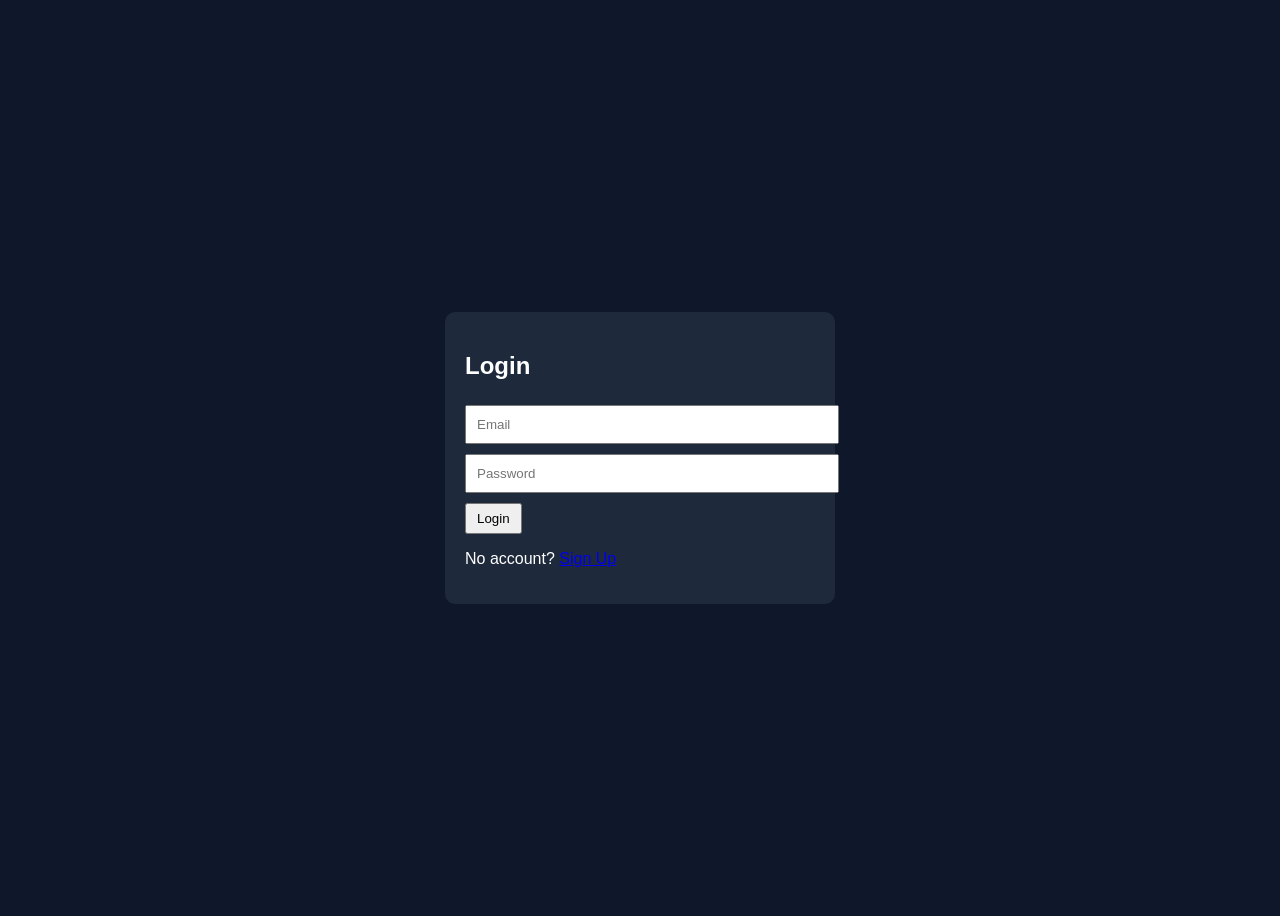
==== index.html @ 59d89b3e "smart-todo-app" ====
<!DOCTYPE html>
<html>
<head>
<title>Login</title>
<link rel="stylesheet" href="style.css">
</head>
<body>

<div class="container">
    <h2>Login</h2>

    <input id="loginEmail" placeholder="Email">
    <input id="loginPassword" type="password" placeholder="Password">

    <button onclick="login()">Login</button>

    <p>No account? <a href="signup.html">Sign Up</a></p>
</div>

<script src="script.js"></script>
</body>
</html>
---- style.css ----
body{
    font-family: Arial;
    background:#0f172a;
    display:flex;
    justify-content:center;
    align-items:center;
    height:100vh;
    color:white;
}

.container{
    background:#1e293b;
    padding:20px;
    width:350px;
    border-radius:10px;
}

input{
    width:100%;
    padding:10px;
    margin:5px 0;
}

button{
    width:100%;
    padding:10px;
    margin-top:5px;
    cursor:pointer;
}

ul{
    list-style:none;
    padding:0;
}

li{
    display:flex;
    justify-content:space-between;
    align-items:center;
    background:#334155;
    margin:5px 0;
    padding:10px;
    border-radius:5px;
    gap:10px;
}

.task-info{
    flex:1;
    display:flex;
    flex-direction:column;
}

small{
    opacity:0.7;
}

button{
    width:auto;
    padding:6px 10px;
}
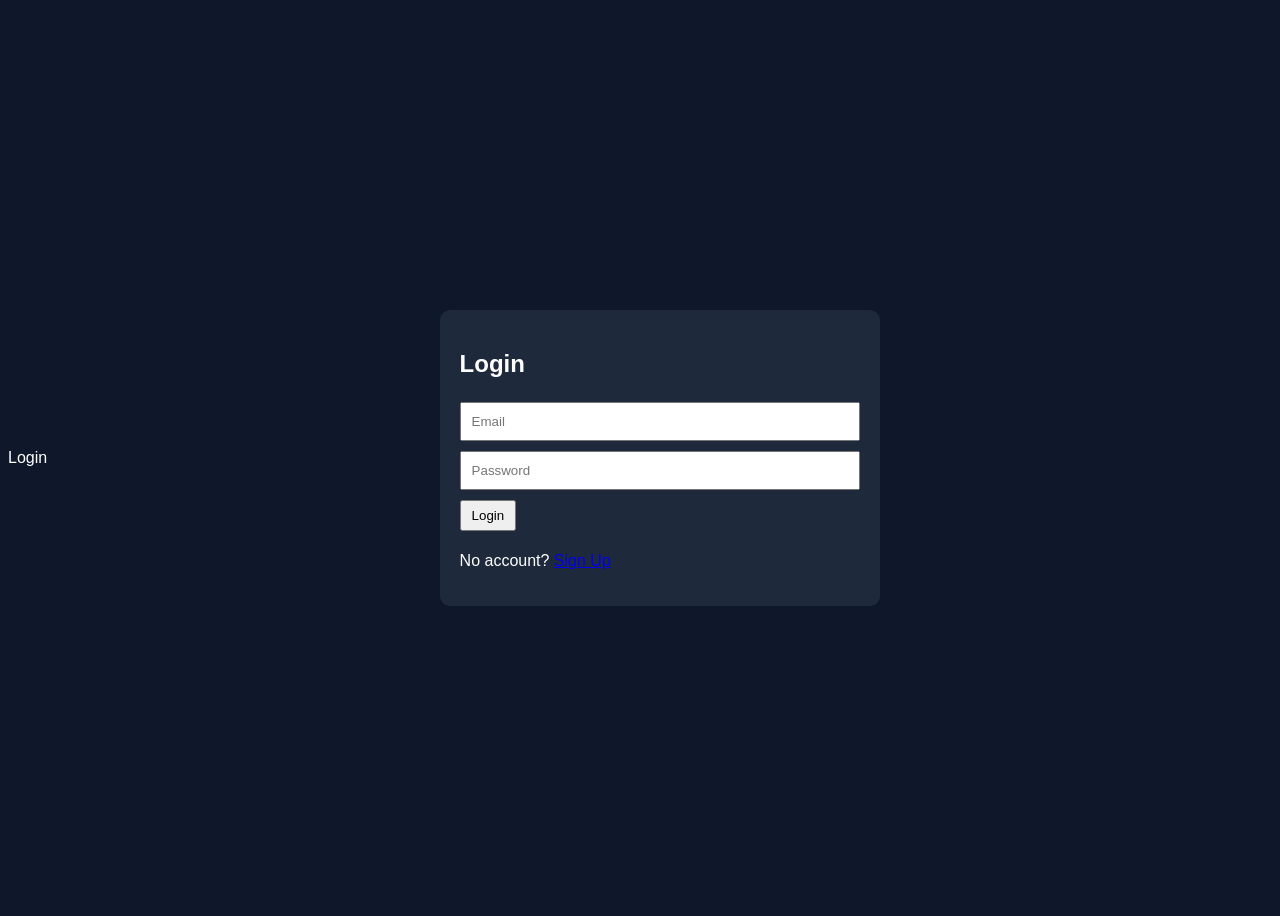
==== commit b9558032: "fix mobile responsiveness" ====
--- a/index.html
+++ b/index.html
@@ -1,6 +1,9 @@
+
 <!DOCTYPE html>
-<html>
+<html lang="en">
 <head>
+    <meta charset="UTF-8">
+    <meta name="viewport" content="width=device-width, initial-scale=1.0"
 <title>Login</title>
 <link rel="stylesheet" href="style.css">
 </head>
--- a/style.css
+++ b/style.css
@@ -11,12 +11,15 @@
 .container{
     background:#1e293b;
     padding:20px;
-    width:350px;
+    width:90%;
+    max-width:400px;
+    margin: auto;
     border-radius:10px;
 }
 
-input{
+input, select, button{
     width:100%;
+    box-sizing: border-box;
     padding:10px;
     margin:5px 0;
 }
@@ -35,13 +38,14 @@
 
 li{
     display:flex;
+    flex-wrap: wrap;
     justify-content:space-between;
     align-items:center;
     background:#334155;
     margin:5px 0;
     padding:10px;
     border-radius:5px;
-    gap:10px;
+    gap:8px;
 }
 
 .task-info{
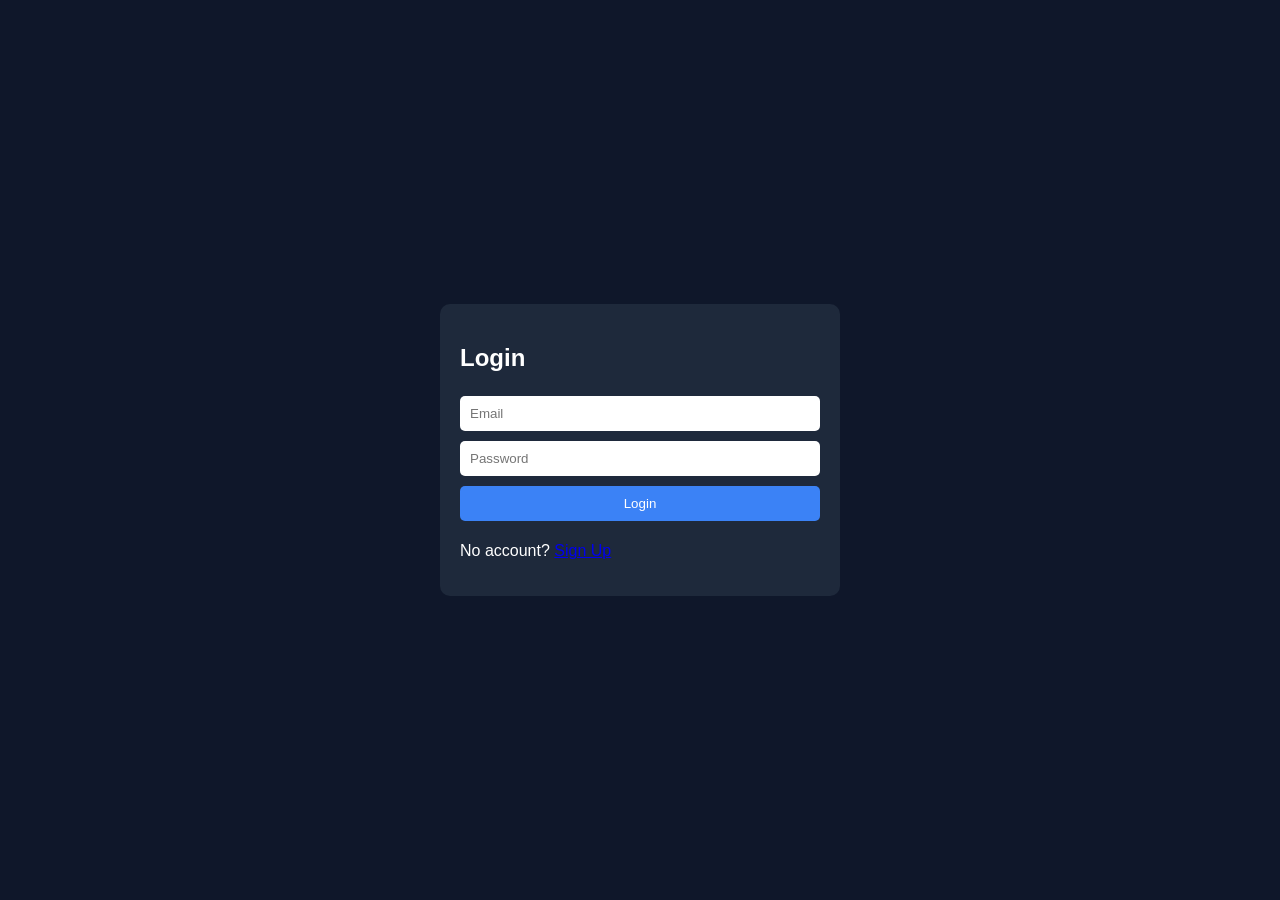
==== commit 2c698302: "fixed mobile responsiveness and login page" ====
--- a/index.html
+++ b/index.html
@@ -3,7 +3,7 @@
 <html lang="en">
 <head>
     <meta charset="UTF-8">
-    <meta name="viewport" content="width=device-width, initial-scale=1.0"
+    <meta name="viewport" content="width=device-width, initial-scale=1.0">
 <title>Login</title>
 <link rel="stylesheet" href="style.css">
 </head>
--- a/style.css
+++ b/style.css
@@ -1,44 +1,63 @@
+/* GLOBAL RESET */
+*{
+    box-sizing: border-box;
+}
+
+/* PAGE LAYOUT */
 body{
-    font-family: Arial;
+    font-family: Arial, sans-serif;
     background:#0f172a;
+    color:white;
+    margin:0;
+
     display:flex;
     justify-content:center;
     align-items:center;
-    height:100vh;
-    color:white;
+    min-height:100vh;
+    padding:20px;
 }
 
+/* MAIN CONTAINER */
 .container{
     background:#1e293b;
     padding:20px;
-    width:90%;
+    width:100%;
     max-width:400px;
-    margin: auto;
     border-radius:10px;
 }
 
+/* INPUTS */
 input, select, button{
     width:100%;
-    box-sizing: border-box;
     padding:10px;
     margin:5px 0;
+    border: none;
+    border-radius:5px;
 }
 
+/* BUTTON DEFAULT */
 button{
-    width:100%;
-    padding:10px;
-    margin-top:5px;
     cursor:pointer;
+    background:#3b82f6;
+    color:white;
+    border:none;
+    transition:0.2s ease;
 }
 
+button:hover{
+    opacity:0.9;
+}
+
+/* LIST (for dashboard tasks) */
 ul{
     list-style:none;
     padding:0;
+    margin:0;
 }
 
 li{
     display:flex;
-    flex-wrap: wrap;
+    flex-wrap:wrap;
     justify-content:space-between;
     align-items:center;
     background:#334155;
@@ -48,17 +67,32 @@
     gap:8px;
 }
 
+/* TASK TEXT WRAPPER */
 .task-info{
     flex:1;
     display:flex;
     flex-direction:column;
 }
 
+/* SMALL TEXT */
 small{
     opacity:0.7;
 }
 
-button{
+/* SMALL ACTION BUTTONS (dashboard use) */
+.task-actions button{
     width:auto;
     padding:6px 10px;
+    font-size:12px;
+}
+
+/* MOBILE SAFETY */
+@media (max-width: 480px){
+    body{
+        align-items:flex-start;
+    }
+
+    .container{
+        margin-top:20px;
+    }
 }
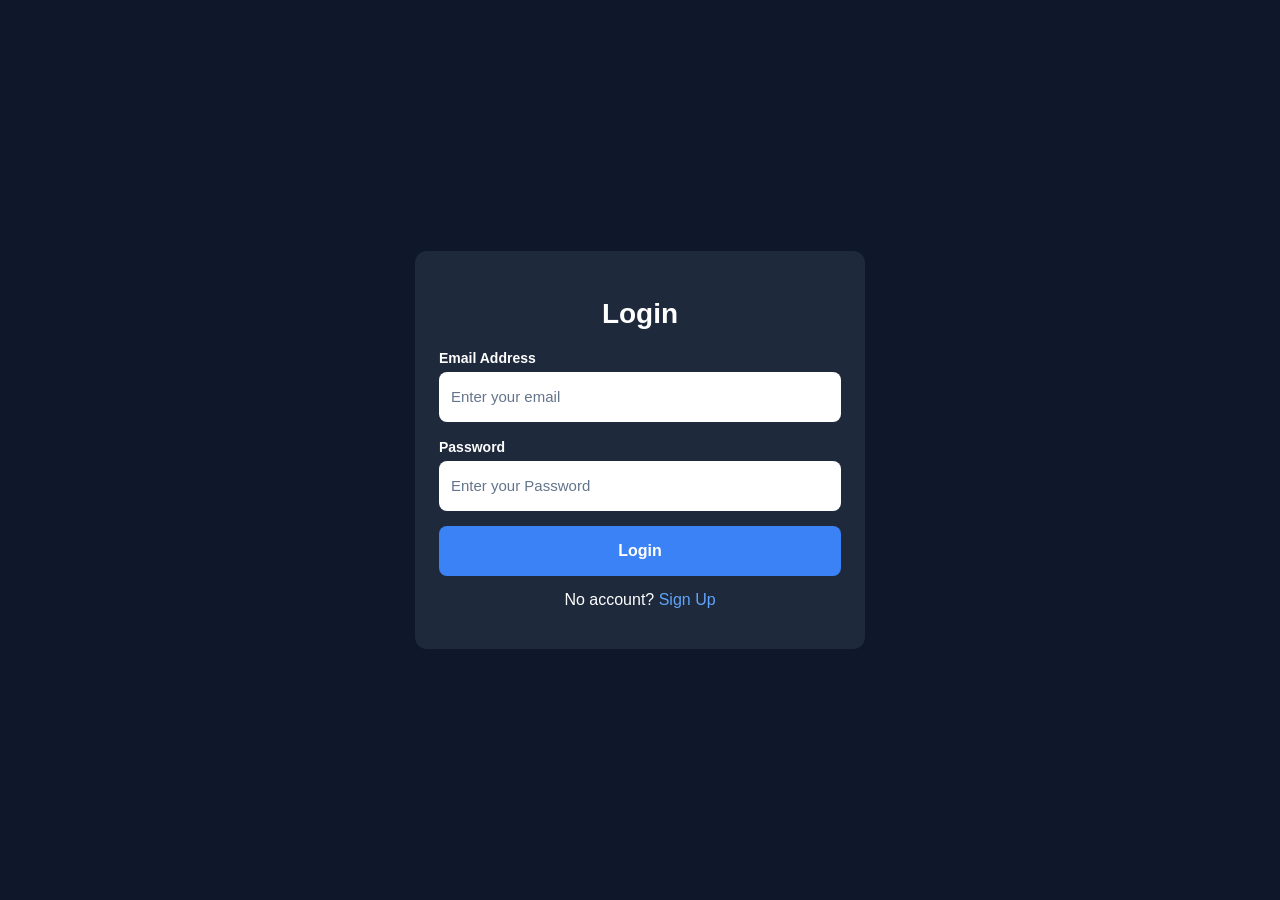
==== commit f79e88c9: "improved signup validation and UI" ====
--- a/index.html
+++ b/index.html
@@ -12,8 +12,13 @@
 <div class="container">
     <h2>Login</h2>
 
-    <input id="loginEmail" placeholder="Email">
-    <input id="loginPassword" type="password" placeholder="Password">
+<label for="loginEmail">Email Address</label>
+<input id="loginEmail" type="email"
+placeholder="Enter your email">
+
+<label for="loginPassword">Password</label>
+<input id ="loginPassword" type="password"
+placeholder="Enter your Password">
 
     <button onclick="login()">Login</button>
 
--- a/style.css
+++ b/style.css
@@ -20,27 +20,67 @@
 /* MAIN CONTAINER */
 .container{
     background:#1e293b;
-    padding:20px;
+    padding:24px;
     width:100%;
-    max-width:400px;
-    border-radius:10px;
+    max-width:450px;
+    border-radius:12px;
+}
+
+/* HEADINGS */
+h2{
+    text-align:center;
+    margin-bottom:20px;
+    font-size:28px;
+}
+
+h3{
+    margin-top:20px;
+    margin-bottom:10px;
+}
+
+/* LABELS */
+label{
+    display:block;
+    margin-top:12px;
+    margin-bottom:6px;
+    font-size:14px;
+    font-weight:600;
 }
 
 /* INPUTS */
-input, select, button{
+input,
+select{
     width:100%;
-    padding:10px;
-    margin:5px 0;
-    border: none;
-    border-radius:5px;
-}
-
-/* BUTTON DEFAULT */
+    height:50px;
+    padding:12px;
+    margin-bottom:5px;
+    border:none;
+    border-radius:8px;
+    font-size:16px;
+}
+
+/* PLACEHOLDERS */
+input::placeholder{
+    color:#64748b;
+    font-size:15px;
+}
+
+/* BUTTONS */
 button{
-    cursor:pointer;
+    width:100%;
+    height:50px;
+    margin-top:10px;
+
+    border:none;
+    border-radius:8px;
+
     background:#3b82f6;
     color:white;
-    border:none;
+
+    font-size:16px;
+    font-weight:600;
+
+    cursor:pointer;
     transition:0.2s ease;
 }
 
@@ -48,7 +88,44 @@
     opacity:0.9;
 }
 
-/* LIST (for dashboard tasks) */
+/* DISABLED BUTTON */
+button:disabled{
+    background:#64748b;
+    cursor:not-allowed;
+    opacity:0.7;
+}
+
+/* ERROR MESSAGES */
+.error{
+    color:#ef4444;
+    font-size:13px;
+    display:block;
+    min-height:18px;
+    margin-bottom:5px;
+}
+
+/* CHECKBOX GROUP */
+.checkbox-group{
+    display:flex;
+    align-items:center;
+    gap:10px;
+    margin-top:15px;
+    margin-bottom:10px;
+}
+
+.checkbox-group input{
+    width:auto;
+    height:auto;
+    margin:0;
+}
+
+.checkbox-group label{
+    margin:0;
+    font-size:14px;
+    font-weight:normal;
+}
+
+/* DASHBOARD TASK LIST */
 ul{
     list-style:none;
     padding:0;
@@ -60,39 +137,81 @@
     flex-wrap:wrap;
     justify-content:space-between;
     align-items:center;
+
     background:#334155;
-    margin:5px 0;
-    padding:10px;
-    border-radius:5px;
-    gap:8px;
-}
-
-/* TASK TEXT WRAPPER */
+
+    margin:10px 0;
+    padding:12px;
+
+    border-radius:8px;
+    gap:10px;
+}
+
+/* TASK INFO */
 .task-info{
     flex:1;
     display:flex;
     flex-direction:column;
 }
 
-/* SMALL TEXT */
-small{
-    opacity:0.7;
-}
-
-/* SMALL ACTION BUTTONS (dashboard use) */
+.task-info strong{
+    font-size:16px;
+}
+
+.task-info small{
+    font-size:13px;
+    opacity:0.8;
+}
+
+/* ACTION BUTTON GROUP */
+.task-actions{
+    display:flex;
+    gap:6px;
+}
+
 .task-actions button{
     width:auto;
-    padding:6px 10px;
-    font-size:12px;
+    height:auto;
+    padding:8px 12px;
+    font-size:13px;
+    margin:0;
+}
+
+/* LINKS */
+a{
+    color:#60a5fa;
+    text-decoration:none;
+}
+
+a:hover{
+    text-decoration:underline;
+}
+
+/* PARAGRAPHS */
+p{
+    text-align:center;
+    margin-top:15px;
 }
 
 /* MOBILE SAFETY */
-@media (max-width: 480px){
+@media (max-width:480px){
+
     body{
         align-items:flex-start;
     }
 
     .container{
         margin-top:20px;
+        padding:20px;
+    }
+
+    h2{
+        font-size:24px;
+    }
+
+    button,
+    input,
+    select{
+        font-size:16px;
     }
 }
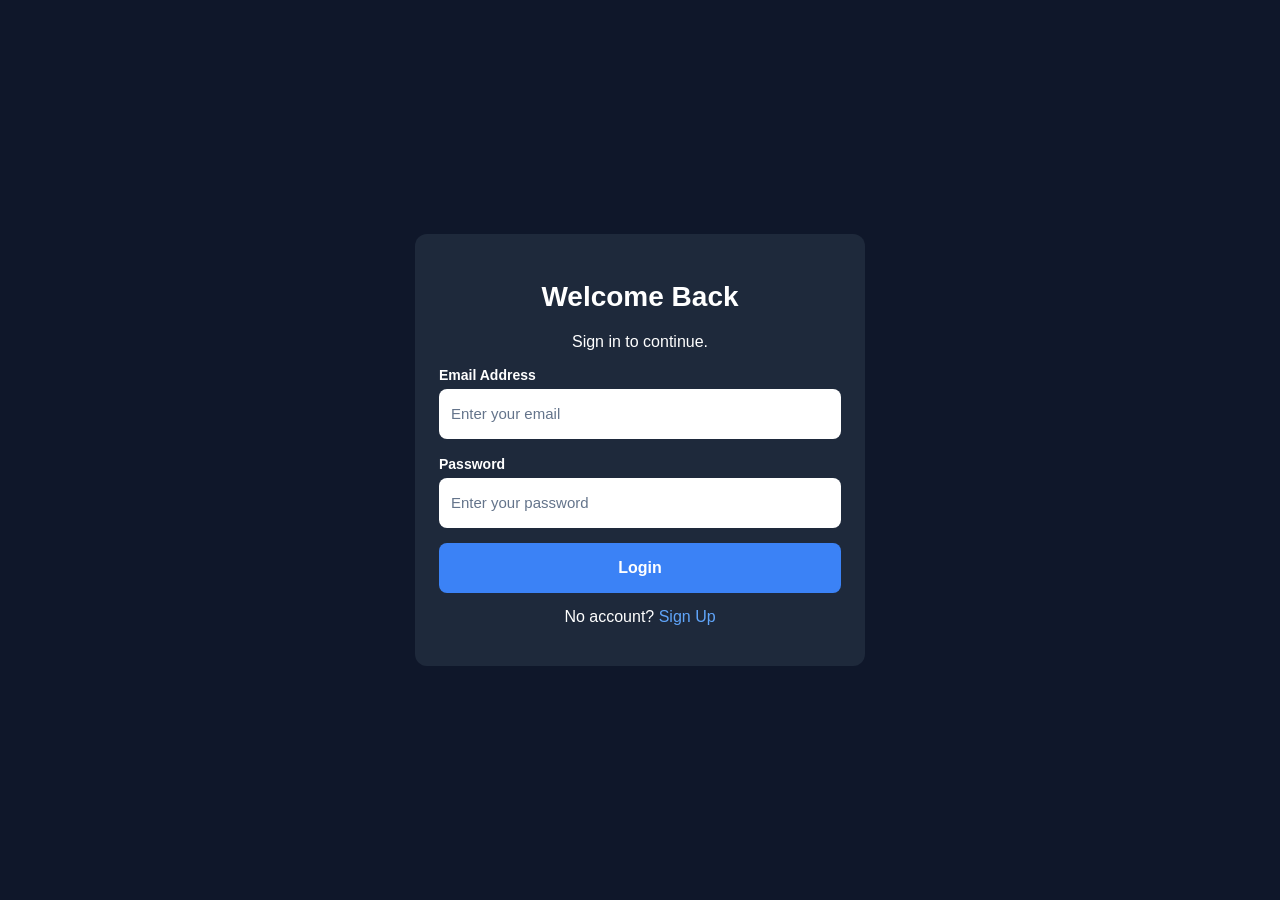
==== commit 7d598468: "Refactor project and improve task management UI" ====
--- a/index.html
+++ b/index.html
@@ -1,30 +1,87 @@
-
 <!DOCTYPE html>
 <html lang="en">
+
 <head>
+
     <meta charset="UTF-8">
-    <meta name="viewport" content="width=device-width, initial-scale=1.0">
-<title>Login</title>
-<link rel="stylesheet" href="style.css">
+
+    <meta
+        name="viewport"
+        content="width=device-width, initial-scale=1.0">
+
+    <title>Login</title>
+
+    <link
+        rel="stylesheet"
+        href="css/style.css">
+
 </head>
+
 <body>
 
 <div class="container">
-    <h2>Login</h2>
 
-<label for="loginEmail">Email Address</label>
-<input id="loginEmail" type="email"
-placeholder="Enter your email">
+    <h2>Welcome Back</h2>
 
-<label for="loginPassword">Password</label>
-<input id ="loginPassword" type="password"
-placeholder="Enter your Password">
+    <p class="subtitle">
+        Sign in to continue.
+    </p>
 
-    <button onclick="login()">Login</button>
+    <div class="form-group">
 
-    <p>No account? <a href="signup.html">Sign Up</a></p>
+        <label for="loginEmail">
+            Email Address
+        </label>
+
+        <input
+            id="loginEmail"
+            type="email"
+            placeholder="Enter your email"
+            autocomplete="email"
+            required>
+
+    </div>
+
+    <div class="form-group">
+
+        <label for="loginPassword">
+            Password
+        </label>
+
+        <input
+            id="loginPassword"
+            type="password"
+            placeholder="Enter your password"
+            autocomplete="current-password"
+            required>
+
+    </div>
+
+    <button
+        id="loginBtn"
+        onclick="login()">
+
+        Login
+
+    </button>
+
+    <p>
+
+        No account?
+
+        <a href="signup.html">
+
+            Sign Up
+
+        </a>
+
+    </p>
+
 </div>
 
-<script src="script.js"></script>
+<script src="js/auth.js"></script>
+<script src="js/main.js"></script>
+
 </body>
+
 </html>
--- a/css/style.css
+++ b/css/style.css
@@ -0,0 +1,255 @@
+/* GLOBAL RESET */
+*{
+    box-sizing: border-box;
+}
+
+/* PAGE LAYOUT */
+body{
+    font-family: Arial, sans-serif;
+    background:#0f172a;
+    color:white;
+    margin:0;
+
+    display:flex;
+    justify-content:center;
+    align-items:center;
+    min-height:100vh;
+    padding:20px;
+}
+
+/* MAIN CONTAINER */
+.container{
+    background:#1e293b;
+    padding:24px;
+    width:100%;
+    max-width:450px;
+    border-radius:12px;
+}
+
+/* HEADINGS */
+h2{
+    text-align:center;
+    margin-bottom:20px;
+    font-size:28px;
+}
+
+h3{
+    margin-top:20px;
+    margin-bottom:10px;
+}
+
+/* LABELS */
+label{
+    display:block;
+    margin-top:12px;
+    margin-bottom:6px;
+    font-size:14px;
+    font-weight:600;
+}
+
+/* INPUTS */
+input,
+select{
+    width:100%;
+    height:50px;
+    padding:12px;
+    margin-bottom:5px;
+    border:none;
+    border-radius:8px;
+    font-size:16px;
+}
+
+/* PLACEHOLDERS */
+input::placeholder{
+    color:#64748b;
+    font-size:15px;
+}
+
+/* BUTTONS */
+button{
+    width:100%;
+    height:50px;
+    margin-top:10px;
+
+    border:none;
+    border-radius:8px;
+
+    background:#3b82f6;
+    color:white;
+
+    font-size:16px;
+    font-weight:600;
+
+    cursor:pointer;
+    transition:0.2s ease;
+}
+
+button:hover{
+    opacity:0.9;
+}
+
+/* DISABLED BUTTON */
+button:disabled{
+    background:#64748b;
+    cursor:not-allowed;
+    opacity:0.7;
+}
+
+/* ERROR MESSAGES */
+.error{
+    color:#ef4444;
+    font-size:13px;
+    display:block;
+    min-height:18px;
+    margin-bottom:5px;
+}
+
+/* CHECKBOX GROUP */
+.checkbox-group{
+    display:flex;
+    align-items:center;
+    gap:10px;
+    margin-top:15px;
+    margin-bottom:10px;
+}
+
+.checkbox-group input{
+    width:auto;
+    height:auto;
+    margin:0;
+}
+
+.checkbox-group label{
+    margin:0;
+    font-size:14px;
+    font-weight:normal;
+}
+
+/* DASHBOARD TASK LIST */
+ul{
+    list-style:none;
+    padding:0;
+    margin:0;
+}
+
+li{
+    display:flex;
+    flex-wrap:wrap;
+    justify-content:space-between;
+    align-items:center;
+
+    background:#334155;
+
+    margin:10px 0;
+    padding:12px;
+
+    border-radius:8px;
+    gap:10px;
+}
+
+/* TASK INFO */
+.task-info{
+    flex:1;
+    display:flex;
+    flex-direction:column;
+}
+
+.task-info strong{
+    font-size:16px;
+}
+
+.task-info small{
+    font-size:13px;
+    opacity:0.8;
+}
+
+/* ACTION BUTTON GROUP */
+.task-actions{
+    display:flex;
+    gap:6px;
+}
+
+.task-actions button{
+    width:auto;
+    height:auto;
+    padding:8px 12px;
+    font-size:13px;
+    margin:0;
+}
+
+/* LINKS */
+a{
+    color:#60a5fa;
+    text-decoration:none;
+}
+
+a:hover{
+    text-decoration:underline;
+}
+
+/* PARAGRAPHS */
+p{
+    text-align:center;
+    margin-top:15px;
+}
+
+/* MOBILE SAFETY */
+@media (max-width:480px){
+
+    body{
+        align-items:flex-start;
+    }
+
+    .container{
+        margin-top:20px;
+        padding:20px;
+    }
+
+    h2{
+        font-size:24px;
+    }
+
+    button,
+    input,
+    select{
+        font-size:16px;
+    }
+}
+
+/* COMPLETED TASKS */
+
+.completed{
+    opacity:0.7;
+    background:#1f2937;
+    border-left:4px solid #22c55e;
+}
+
+.completed .task-info strong{
+    text-decoration: line-through;
+}
+
+.focus-mode{
+    background:#020617;
+}
+
+.focus-mode .container{
+    box-shadow:
+    0 0 20px rgba(59,130,246,.5);
+}
+
+.app-header{
+
+    position:sticky;
+
+    top:0;
+
+    background:#1e293b;
+
+    padding:15px;
+
+    border-radius:10px;
+
+    margin-bottom:20px;
+
+    z-index:100;
+}
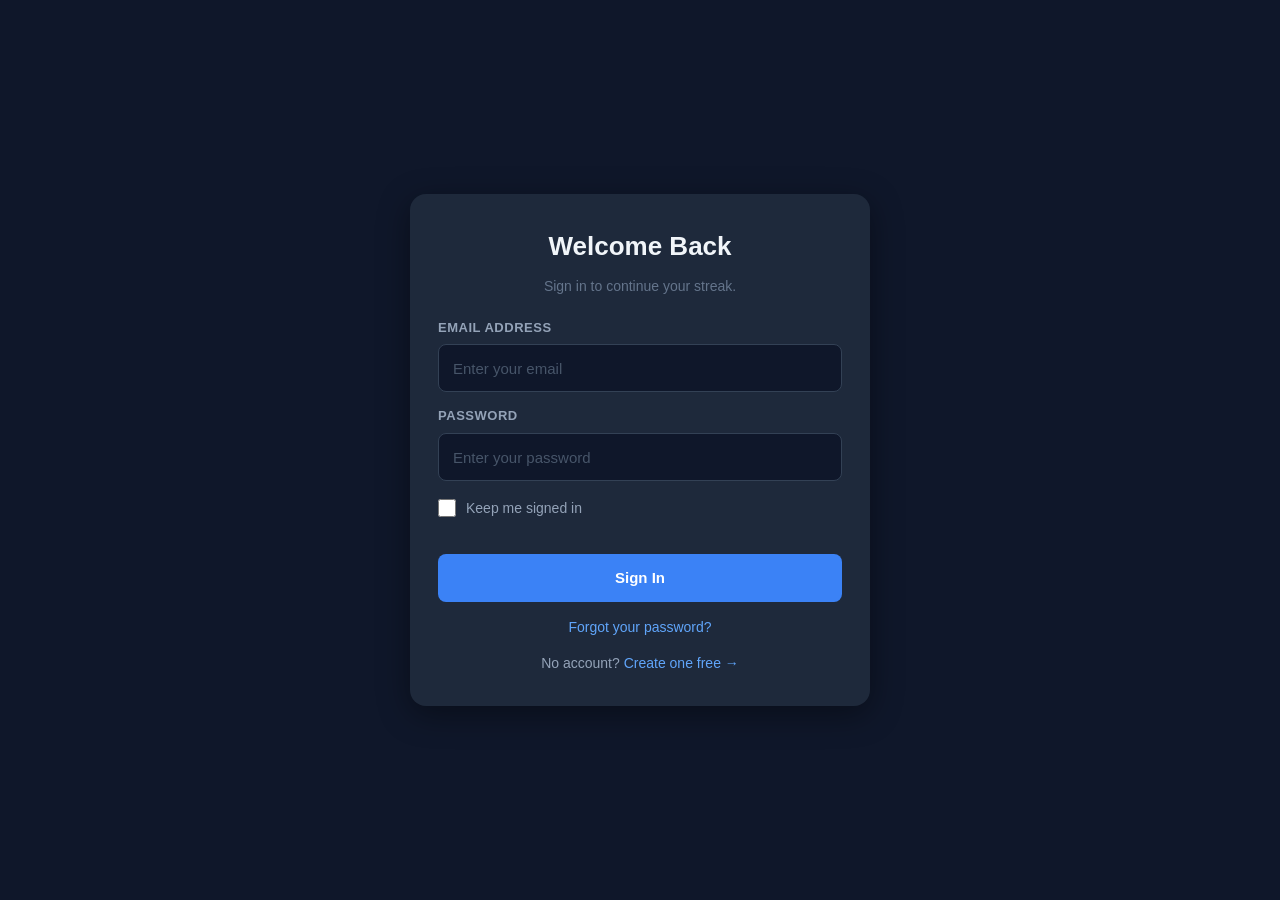
==== commit 57b7d6c1: "refactor task management module" ====
--- a/index.html
+++ b/index.html
@@ -9,7 +9,7 @@
         name="viewport"
         content="width=device-width, initial-scale=1.0">
 
-    <title>Login</title>
+    <title>Login — FocusFlow</title>
 
     <link
         rel="stylesheet"
@@ -24,8 +24,12 @@
     <h2>Welcome Back</h2>
 
     <p class="subtitle">
-        Sign in to continue.
+        Sign in to continue your streak.
     </p>
+
+    <!-- ========================= -->
+    <!-- EMAIL                     -->
+    <!-- ========================= -->
 
     <div class="form-group">
 
@@ -37,10 +41,14 @@
             id="loginEmail"
             type="email"
             placeholder="Enter your email"
-            autocomplete="email"
-            required>
+            autocomplete="email">
 
     </div>
+
+
+    <!-- ========================= -->
+    <!-- PASSWORD                  -->
+    <!-- ========================= -->
 
     <div class="form-group">
 
@@ -52,36 +60,87 @@
             id="loginPassword"
             type="password"
             placeholder="Enter your password"
-            autocomplete="current-password"
-            required>
+            autocomplete="current-password">
 
     </div>
 
+
+    <!-- ========================= -->
+    <!-- REMEMBER ME               -->
+    <!-- ========================= -->
+
+    <div class="checkbox-group">
+
+        <input
+            type="checkbox"
+            id="rememberMe">
+
+        <label for="rememberMe">
+            Keep me signed in
+        </label>
+
+    </div>
+
+
+    <!-- ========================= -->
+    <!-- ERROR MESSAGE             -->
+    <!-- ========================= -->
+
+    <small
+        id="loginError"
+        class="error">
+    </small>
+
+
+    <!-- ========================= -->
+    <!-- LOGIN BUTTON              -->
+    <!-- ========================= -->
+
     <button
+        type="button"
         id="loginBtn"
         onclick="login()">
 
-        Login
+        Sign In
 
     </button>
 
+
+    <!-- ========================= -->
+    <!-- FORGOT PASSWORD           -->
+    <!-- ========================= -->
+
     <p>
+        <a href="forgot.html">
+            Forgot your password?
+        </a>
+    </p>
 
+
+    <!-- ========================= -->
+    <!-- SIGN UP LINK              -->
+    <!-- ========================= -->
+
+    <p>
         No account?
+        <a href="signup.html">
+            Create one free →
+        </a>
+    </p>
+    <!-- ========================= -->
+<!-- SUCCESS TOAST             -->
+<!-- ========================= -->
 
-        <a href="signup.html">
-
-            Sign Up
-
-        </a>
-
-    </p>
+<div
+    id="loginToast"
+    class="success-msg"
+    style="display:none;text-align:center;margin-top:12px;">
+</div>
 
 </div>
 
 <script src="js/auth.js"></script>
-<script src="js/main.js"></script>
 
 </body>
 
-</html>+</html>
--- a/css/style.css
+++ b/css/style.css
@@ -1,255 +1,1341 @@
-/* GLOBAL RESET */
-*{
+/* ======================================================
+   RESET
+   ====================================================== */
+
+*, *::before, *::after {
     box-sizing: border-box;
-}
-
-/* PAGE LAYOUT */
-body{
-    font-family: Arial, sans-serif;
-    background:#0f172a;
-    color:white;
-    margin:0;
-
-    display:flex;
-    justify-content:center;
-    align-items:center;
-    min-height:100vh;
-    padding:20px;
-}
-
-/* MAIN CONTAINER */
-.container{
-    background:#1e293b;
-    padding:24px;
-    width:100%;
-    max-width:450px;
-    border-radius:12px;
-}
-
-/* HEADINGS */
-h2{
-    text-align:center;
-    margin-bottom:20px;
-    font-size:28px;
-}
-
-h3{
-    margin-top:20px;
-    margin-bottom:10px;
-}
-
-/* LABELS */
-label{
-    display:block;
-    margin-top:12px;
-    margin-bottom:6px;
-    font-size:14px;
-    font-weight:600;
-}
-
-/* INPUTS */
+    margin: 0;
+    padding: 0;
+}
+
+
+/* ======================================================
+   BASE
+   ====================================================== */
+
+body {
+    font-family: 'Segoe UI', Arial, sans-serif;
+    background: #0f172a;
+    color: #f1f5f9;
+    min-height: 100vh;
+    display: flex;
+    justify-content: center;
+    align-items: center;
+    padding: 20px;
+    line-height: 1.6;
+}
+
+a {
+    color: #60a5fa;
+    text-decoration: none;
+}
+
+a:hover {
+    text-decoration: underline;
+}
+
+h2 {
+    font-size: 26px;
+    font-weight: 800;
+    text-align: center;
+    margin-bottom: 8px;
+    color: #f1f5f9;
+}
+
+h3 {
+    font-size: 16px;
+    font-weight: 700;
+    color: #e2e8f0;
+    margin-bottom: 16px;
+}
+
+p {
+    text-align: center;
+    margin-top: 14px;
+    font-size: 14px;
+    color: #94a3b8;
+}
+
+ul {
+    list-style: none;
+    padding: 0;
+    margin: 0;
+}
+
+
+/* ======================================================
+   AUTH CONTAINER
+   (login, signup, verify, forgot pages)
+   ====================================================== */
+
+.container {
+    background: #1e293b;
+    padding: 32px 28px;
+    width: 100%;
+    max-width: 460px;
+    border-radius: 16px;
+    box-shadow: 0 8px 32px rgba(0,0,0,0.4);
+}
+
+
+/* ======================================================
+   FORM ELEMENTS
+   ====================================================== */
+
+.form-group {
+    margin-bottom: 4px;
+}
+
+label {
+    display: block;
+    font-size: 13px;
+    font-weight: 700;
+    color: #94a3b8;
+    text-transform: uppercase;
+    letter-spacing: 0.04em;
+    margin-bottom: 6px;
+    margin-top: 14px;
+}
+
 input,
-select{
-    width:100%;
-    height:50px;
-    padding:12px;
-    margin-bottom:5px;
-    border:none;
-    border-radius:8px;
-    font-size:16px;
-}
-
-/* PLACEHOLDERS */
-input::placeholder{
-    color:#64748b;
-    font-size:15px;
-}
-
-/* BUTTONS */
-button{
-    width:100%;
-    height:50px;
-    margin-top:10px;
-
-    border:none;
-    border-radius:8px;
-
-    background:#3b82f6;
-    color:white;
-
-    font-size:16px;
-    font-weight:600;
-
-    cursor:pointer;
-    transition:0.2s ease;
-}
-
-button:hover{
-    opacity:0.9;
-}
-
-/* DISABLED BUTTON */
-button:disabled{
-    background:#64748b;
-    cursor:not-allowed;
-    opacity:0.7;
-}
-
-/* ERROR MESSAGES */
-.error{
-    color:#ef4444;
-    font-size:13px;
-    display:block;
-    min-height:18px;
-    margin-bottom:5px;
-}
-
-/* CHECKBOX GROUP */
-.checkbox-group{
-    display:flex;
-    align-items:center;
-    gap:10px;
-    margin-top:15px;
-    margin-bottom:10px;
-}
-
-.checkbox-group input{
-    width:auto;
-    height:auto;
-    margin:0;
-}
-
-.checkbox-group label{
-    margin:0;
-    font-size:14px;
-    font-weight:normal;
-}
-
-/* DASHBOARD TASK LIST */
-ul{
-    list-style:none;
-    padding:0;
-    margin:0;
-}
-
-li{
-    display:flex;
-    flex-wrap:wrap;
-    justify-content:space-between;
-    align-items:center;
-
-    background:#334155;
-
-    margin:10px 0;
-    padding:12px;
-
-    border-radius:8px;
-    gap:10px;
-}
-
-/* TASK INFO */
-.task-info{
-    flex:1;
-    display:flex;
-    flex-direction:column;
-}
-
-.task-info strong{
-    font-size:16px;
-}
-
-.task-info small{
-    font-size:13px;
-    opacity:0.8;
-}
-
-/* ACTION BUTTON GROUP */
-.task-actions{
-    display:flex;
-    gap:6px;
-}
-
-.task-actions button{
-    width:auto;
-    height:auto;
-    padding:8px 12px;
-    font-size:13px;
-    margin:0;
-}
-
-/* LINKS */
-a{
-    color:#60a5fa;
-    text-decoration:none;
-}
-
-a:hover{
-    text-decoration:underline;
-}
-
-/* PARAGRAPHS */
-p{
-    text-align:center;
-    margin-top:15px;
-}
-
-/* MOBILE SAFETY */
-@media (max-width:480px){
-
-    body{
-        align-items:flex-start;
+select {
+    width: 100%;
+    height: 48px;
+    padding: 0 14px;
+    background: #0f172a;
+    border: 1px solid #334155;
+    border-radius: 8px;
+    color: #f1f5f9;
+    font-size: 15px;
+    font-family: inherit;
+    transition: border-color 0.2s ease;
+}
+
+input:focus,
+select:focus {
+    outline: none;
+    border-color: #3b82f6;
+}
+
+input::placeholder {
+    color: #475569;
+}
+
+select {
+    cursor: pointer;
+}
+
+/* Fix date/time input calendar icon */
+input[type="date"]::-webkit-calendar-picker-indicator,
+input[type="time"]::-webkit-calendar-picker-indicator {
+    filter: invert(0.5);
+    cursor: pointer;
+}
+
+
+/* ======================================================
+   BUTTONS
+   ====================================================== */
+
+button {
+    width: 100%;
+    height: 48px;
+    margin-top: 12px;
+    border: none;
+    border-radius: 8px;
+    background: #3b82f6;
+    color: white;
+    font-size: 15px;
+    font-weight: 700;
+    font-family: inherit;
+    cursor: pointer;
+    transition: background 0.2s ease, opacity 0.2s ease;
+}
+
+button:hover {
+    background: #2563eb;
+}
+
+button:disabled {
+    background: #334155;
+    color: #64748b;
+    cursor: not-allowed;
+}
+
+
+/* ======================================================
+   ERROR & SUCCESS MESSAGES
+   ====================================================== */
+
+.error {
+    display: block;
+    color: #f87171;
+    font-size: 12px;
+    min-height: 18px;
+    margin-top: 4px;
+}
+
+.success-msg {
+    color: #22c55e;
+    font-size: 14px;
+    line-height: 1.5;
+    padding: 10px 14px;
+    background: rgba(34, 197, 94, 0.08);
+    border-radius: 8px;
+    border-left: 3px solid #22c55e;
+    margin-top: 12px;
+    text-align: left;
+}
+
+
+/* ======================================================
+   SUBTITLE
+   ====================================================== */
+
+.subtitle {
+    text-align: center;
+    color: #64748b;
+    font-size: 14px;
+    margin-bottom: 20px;
+    margin-top: 4px;
+}
+
+
+/* ======================================================
+   CHECKBOX GROUP
+   ====================================================== */
+
+.checkbox-group {
+    display: flex;
+    align-items: center;
+    gap: 10px;
+    margin-top: 16px;
+    margin-bottom: 4px;
+}
+
+.checkbox-group input {
+    width: 18px;
+    height: 18px;
+    min-width: 18px;
+    padding: 0;
+    margin: 0;
+    accent-color: #3b82f6;
+    cursor: pointer;
+}
+
+.checkbox-group label {
+    margin: 0;
+    font-size: 14px;
+    font-weight: 400;
+    color: #94a3b8;
+    text-transform: none;
+    letter-spacing: 0;
+}
+
+
+/* ======================================================
+   SCREEN READER ONLY
+   ====================================================== */
+
+.sr-only,
+.sr-announce {
+    position: absolute;
+    width: 1px;
+    height: 1px;
+    padding: 0;
+    margin: -1px;
+    overflow: hidden;
+    clip: rect(0,0,0,0);
+    white-space: nowrap;
+    border: 0;
+}
+
+
+/* ======================================================
+   VERIFY PAGE
+   ====================================================== */
+
+.email-preview {
+    background: #0f172a;
+    border: 1px solid #334155;
+    border-radius: 10px;
+    padding: 16px;
+    margin: 16px 0;
+    text-align: center;
+}
+
+.email-preview-label {
+    font-size: 11px;
+    font-weight: 700;
+    color: #f59e0b;
+    text-transform: uppercase;
+    letter-spacing: 0.08em;
+    margin-bottom: 6px;
+}
+
+.email-preview-note {
+    font-size: 12px;
+    color: #64748b;
+    margin-bottom: 10px;
+}
+
+.email-preview-code {
+    font-size: 2rem;
+    font-weight: 800;
+    letter-spacing: 0.3em;
+    color: #60a5fa;
+    font-family: monospace;
+}
+
+.verify-fieldset {
+    border: none;
+    padding: 0;
+    margin: 0;
+}
+
+.verify-inputs {
+    display: flex;
+    justify-content: center;
+    gap: 8px;
+    margin: 16px 0;
+}
+
+.verify-input {
+    width: 46px;
+    height: 56px;
+    text-align: center;
+    font-size: 1.5rem;
+    font-weight: 700;
+    border-radius: 8px;
+    border: 2px solid #334155;
+    background: #0f172a;
+    color: #f1f5f9;
+    padding: 0;
+    transition: border-color 0.2s ease;
+    font-family: monospace;
+}
+
+.verify-input:focus {
+    outline: none;
+    border-color: #3b82f6;
+    box-shadow: 0 0 0 3px rgba(59,130,246,0.15);
+}
+
+.paste-toggle-row {
+    text-align: center;
+    font-size: 13px;
+    margin: 8px 0;
+}
+
+.resend-row {
+    display: flex;
+    align-items: center;
+    justify-content: center;
+    gap: 8px;
+    margin-top: 16px;
+    font-size: 13px;
+    color: #64748b;
+}
+
+.resend-btn {
+    width: auto;
+    height: auto;
+    padding: 6px 14px;
+    font-size: 13px;
+    font-weight: 600;
+    margin: 0;
+    background: transparent;
+    border: 1px solid #3b82f6;
+    color: #60a5fa;
+    border-radius: 6px;
+}
+
+.resend-btn:hover {
+    background: rgba(59,130,246,0.1);
+}
+
+
+/* ======================================================
+   DASHBOARD PAGE OVERRIDES
+   ====================================================== */
+
+body.dashboard-page {
+    align-items: flex-start;
+    justify-content: flex-start;
+    padding: 0;
+    background: #0a1120;
+}
+
+body.dashboard-page .container {
+    max-width: 1200px;
+    width: 100%;
+    margin: 0 auto;
+    padding: 24px 32px;
+    border-radius: 0;
+    background: transparent;
+    box-shadow: none;
+    min-height: 100vh;
+}
+
+
+/* ======================================================
+   APP HEADER
+   ====================================================== */
+
+.app-header {
+    display: flex;
+    flex-wrap: wrap;
+    align-items: center;
+    justify-content: space-between;
+    gap: 16px;
+    padding: 16px 24px;
+    background: #1e293b;
+    border-radius: 14px;
+    margin-bottom: 24px;
+    border: 1px solid #334155;
+    position: sticky;
+    top: 16px;
+    z-index: 100;
+}
+
+.header-left {
+    display: flex;
+    flex-direction: column;
+    gap: 2px;
+}
+
+.header-left h2 {
+    font-size: 22px;
+    font-weight: 800;
+    text-align: left;
+    margin: 0;
+    color: #f1f5f9;
+    letter-spacing: -0.02em;
+}
+
+.tagline {
+    font-size: 12px;
+    color: #475569;
+    margin: 0;
+    text-align: left;
+}
+
+.header-center {
+    display: flex;
+    flex-direction: column;
+    align-items: center;
+    gap: 2px;
+}
+
+.header-center div {
+    font-size: 13px;
+    color: #94a3b8;
+}
+
+.header-right {
+    display: flex;
+    align-items: center;
+    gap: 10px;
+}
+
+.header-right button {
+    width: auto;
+    height: 38px;
+    padding: 0 16px;
+    font-size: 13px;
+    font-weight: 600;
+    margin: 0;
+    border-radius: 8px;
+}
+
+.avatar {
+    width: 38px;
+    height: 38px;
+    border-radius: 50%;
+    background: linear-gradient(135deg, #3b82f6, #6366f1);
+    color: white;
+    display: flex;
+    align-items: center;
+    justify-content: center;
+    font-weight: 800;
+    font-size: 14px;
+    flex-shrink: 0;
+    letter-spacing: 0.05em;
+}
+
+#focusModeBtn {
+    background: #334155;
+    color: #94a3b8;
+    border: 1px solid #475569;
+}
+
+#focusModeBtn:hover {
+    background: #475569;
+    color: #f1f5f9;
+}
+
+#focusModeBtn[aria-pressed="true"] {
+    background: #1e40af;
+    color: #bfdbfe;
+    border-color: #3b82f6;
+}
+
+#logoutBtn {
+    background: #991b1b;
+    color: #fecaca;
+}
+
+#logoutBtn:hover {
+    background: #b91c1c;
+}
+
+#welcome {
+    font-size: 20px;
+    font-weight: 700;
+    text-align: left;
+    margin-bottom: 20px;
+    color: #94a3b8;
+    letter-spacing: -0.01em;
+}
+
+
+/* ======================================================
+   DASHBOARD GRID
+   ====================================================== */
+
+.dashboard-grid {
+    display: grid;
+    grid-template-columns: 1fr;
+    gap: 20px;
+    align-items: start;
+}
+
+@media (min-width: 900px) {
+    .dashboard-grid {
+        grid-template-columns: 1fr 360px;
     }
-
-    .container{
-        margin-top:20px;
-        padding:20px;
+}
+
+.dashboard-left,
+.dashboard-right {
+    display: flex;
+    flex-direction: column;
+    gap: 16px;
+}
+
+
+/* ======================================================
+   DASHBOARD CARDS (shared panel style)
+   ====================================================== */
+
+.task-panel,
+.task-list-section,
+.stats-section,
+.pomodoro-section,
+#chartPanel {
+    background: #1e293b;
+    border: 1px solid #2d3f55;
+    border-radius: 14px;
+    padding: 20px 22px;
+}
+
+.task-panel h3,
+.task-list-section h3,
+.stats-section h3,
+.pomodoro-section h3,
+#chartPanel h3 {
+    margin-top: 0;
+    margin-bottom: 16px;
+    font-size: 15px;
+    font-weight: 700;
+    color: #cbd5e1;
+    letter-spacing: 0.01em;
+}
+
+
+/* ======================================================
+   TASK CREATION FORM
+   ====================================================== */
+
+.task-panel input,
+.task-panel select {
+    background: #0f172a;
+    border-color: #334155;
+    height: 44px;
+    font-size: 14px;
+}
+
+.task-panel input:focus,
+.task-panel select:focus {
+    border-color: #3b82f6;
+}
+
+.task-panel label {
+    margin-top: 12px;
+    font-size: 12px;
+}
+
+.task-panel button[onclick="addTask()"] {
+    margin-top: 16px;
+    background: #3b82f6;
+    height: 46px;
+    font-size: 15px;
+    border-radius: 10px;
+    letter-spacing: 0.02em;
+}
+
+.task-panel button[onclick="addTask()"]:hover {
+    background: #2563eb;
+}
+
+.counter {
+    display: block;
+    text-align: right;
+    font-size: 12px;
+    color: #475569;
+    margin-top: 4px;
+}
+
+.counter-danger {
+    color: #ef4444;
+    font-weight: 700;
+}
+
+
+/* ======================================================
+   FILTER TABS
+   ====================================================== */
+
+.filter-bar {
+    display: flex;
+    flex-wrap: wrap;
+    gap: 6px;
+    margin-bottom: 14px;
+}
+
+.filter-tab {
+    padding: 6px 14px;
+    border-radius: 999px;
+    background: #0f172a;
+    border: 1px solid #334155;
+    color: #64748b;
+    font-size: 12px;
+    font-weight: 600;
+    cursor: pointer;
+    width: auto;
+    height: auto;
+    margin: 0;
+    transition: all 0.2s ease;
+    letter-spacing: 0.02em;
+}
+
+.filter-tab:hover {
+    background: #334155;
+    color: #e2e8f0;
+}
+
+.filter-tab.active {
+    background: #3b82f6;
+    color: white;
+    border-color: transparent;
+}
+
+
+/* ======================================================
+   SORT BAR
+   ====================================================== */
+
+.sort-bar {
+    display: flex;
+    align-items: center;
+    gap: 10px;
+    margin-bottom: 14px;
+    font-size: 13px;
+    color: #64748b;
+}
+
+.sort-bar select {
+    width: auto;
+    height: 36px;
+    padding: 0 10px;
+    font-size: 13px;
+    background: #0f172a;
+    color: #e2e8f0;
+    border: 1px solid #334155;
+    border-radius: 8px;
+}
+
+
+/* ======================================================
+   TASK CARDS
+   ====================================================== */
+
+.task-card {
+    display: flex;
+    justify-content: space-between;
+    align-items: flex-start;
+    gap: 12px;
+    background: #0f172a;
+    padding: 14px 16px;
+    margin: 8px 0;
+    border-radius: 10px;
+    border: 1px solid #1e293b;
+    transition: border-color 0.2s ease, transform 0.15s ease;
+}
+
+.task-card:hover {
+    border-color: #334155;
+    transform: translateY(-1px);
+}
+
+.task-card.completed {
+    opacity: 0.55;
+    border-color: #166534;
+    background: #0a1f11;
+}
+
+.task-card.completed .task-title {
+    text-decoration: line-through;
+    color: #64748b;
+}
+
+.task-card.completed .task-complete-btn {
+    background: #166534;
+    color: #86efac;
+}
+
+.task-card.overdue {
+    border-left: 3px solid #ef4444;
+}
+
+.task-info {
+    flex: 1;
+    min-width: 0;
+    display: flex;
+    flex-direction: column;
+    gap: 8px;
+}
+
+.task-title {
+    font-size: 15px;
+    font-weight: 700;
+    word-break: break-word;
+    color: #e2e8f0;
+    line-height: 1.4;
+}
+
+.task-details {
+    display: flex;
+    flex-wrap: wrap;
+    align-items: center;
+    gap: 6px;
+}
+
+.task-date,
+.task-time {
+    font-size: 12px;
+    color: #64748b;
+}
+
+.priority-badge {
+    display: inline-flex;
+    align-items: center;
+    padding: 3px 9px;
+    border-radius: 999px;
+    font-size: 11px;
+    font-weight: 700;
+    letter-spacing: 0.03em;
+}
+
+.priority-low    { background: #14532d; color: #86efac; }
+.priority-medium { background: #713f12; color: #fde68a; }
+.priority-high   { background: #7f1d1d; color: #fca5a5; }
+
+.goal-tag {
+    padding: 3px 9px;
+    border-radius: 999px;
+    background: #1e3a5f;
+    color: #93c5fd;
+    font-size: 11px;
+    font-weight: 600;
+}
+
+.overdue-badge {
+    padding: 3px 9px;
+    border-radius: 999px;
+    background: #7f1d1d;
+    color: #fca5a5;
+    font-size: 11px;
+    font-weight: 700;
+}
+
+.pomo-badge {
+    padding: 3px 9px;
+    border-radius: 999px;
+    background: #1e293b;
+    color: #94a3b8;
+    font-size: 11px;
+    font-weight: 600;
+}
+
+.task-actions {
+    display: flex;
+    align-items: center;
+    gap: 5px;
+    flex-shrink: 0;
+}
+
+.task-actions button {
+    width: 34px;
+    height: 34px;
+    padding: 0;
+    margin: 0;
+    display: flex;
+    align-items: center;
+    justify-content: center;
+    border-radius: 7px;
+    font-size: 15px;
+    border: none;
+}
+
+.task-complete-btn { background: #1e293b; color: #64748b; }
+.task-complete-btn:hover { background: #166534; color: #86efac; }
+
+.task-edit-btn { background: #1e293b; color: #64748b; }
+.task-edit-btn:hover { background: #1e3a5f; color: #93c5fd; }
+
+.task-pomo-btn { background: #1e293b; color: #64748b; }
+.task-pomo-btn:hover { background: #312e81; color: #a5b4fc; }
+
+.task-delete-btn { background: #1e293b; color: #64748b; }
+.task-delete-btn:hover { background: #7f1d1d; color: #fca5a5; }
+
+
+/* ======================================================
+   INLINE EDIT FORM
+   ====================================================== */
+
+.task-edit-form {
+    display: flex;
+    flex-wrap: wrap;
+    gap: 8px;
+    margin-top: 10px;
+    padding-top: 10px;
+    border-top: 1px solid #1e293b;
+}
+
+.edit-input {
+    flex: 1;
+    min-width: 120px;
+    height: 36px;
+    padding: 0 10px;
+    font-size: 13px;
+    background: #0a1120;
+    border: 1px solid #3b82f6;
+    border-radius: 6px;
+    color: #f1f5f9;
+    font-family: inherit;
+}
+
+.edit-input:focus {
+    outline: none;
+    border-color: #60a5fa;
+}
+
+.edit-save-btn {
+    width: auto;
+    height: 36px;
+    padding: 0 14px;
+    background: #3b82f6;
+    color: white;
+    border: none;
+    border-radius: 6px;
+    font-size: 13px;
+    font-weight: 700;
+    margin: 0;
+    cursor: pointer;
+}
+
+.edit-cancel-btn {
+    width: auto;
+    height: 36px;
+    padding: 0 14px;
+    background: #334155;
+    color: #94a3b8;
+    border: none;
+    border-radius: 6px;
+    font-size: 13px;
+    margin: 0;
+    cursor: pointer;
+}
+
+
+/* ======================================================
+   MOVE TO TODAY
+   ====================================================== */
+
+.move-today-btn {
+    background: none;
+    border: none;
+    color: #60a5fa;
+    font-size: 12px;
+    font-weight: 600;
+    cursor: pointer;
+    padding: 0;
+    width: auto;
+    height: auto;
+    margin: 0;
+}
+
+.move-today-btn:hover {
+    text-decoration: underline;
+}
+
+
+/* ======================================================
+   EMPTY STATE
+   ====================================================== */
+
+.empty-state {
+    text-align: center;
+    padding: 40px 20px;
+    color: #334155;
+}
+
+.empty-state-icon {
+    font-size: 2.5rem;
+    margin-bottom: 10px;
+    opacity: 0.6;
+}
+
+.empty-state-title {
+    font-size: 15px;
+    font-weight: 700;
+    color: #475569;
+    margin-bottom: 6px;
+}
+
+.empty-state-sub {
+    font-size: 13px;
+    color: #334155;
+    line-height: 1.6;
+}
+
+
+/* ======================================================
+   STATS SECTION
+   ====================================================== */
+
+.stats-grid {
+    display: grid;
+    grid-template-columns: 1fr 1fr;
+    gap: 10px;
+    margin-bottom: 16px;
+}
+
+.stat-card {
+    background: #0f172a;
+    border: 1px solid #1e293b;
+    border-radius: 10px;
+    padding: 14px 16px;
+}
+
+.stat-label {
+    font-size: 11px;
+    font-weight: 700;
+    color: #475569;
+    text-transform: uppercase;
+    letter-spacing: 0.06em;
+    margin-bottom: 6px;
+}
+
+.stat-value {
+    font-size: 2rem;
+    font-weight: 800;
+    color: #f1f5f9;
+    line-height: 1;
+    letter-spacing: -0.03em;
+}
+
+
+/* ======================================================
+   PROGRESS BAR
+   ====================================================== */
+
+.progress-wrap {
+    background: #0f172a;
+    border-radius: 999px;
+    height: 8px;
+    margin-bottom: 14px;
+    overflow: hidden;
+    border: 1px solid #1e293b;
+}
+
+.progress-fill {
+    height: 100%;
+    border-radius: 999px;
+    width: 0%;
+    transition: width 0.6s ease, background 0.3s ease;
+}
+
+.progress-fill.danger  { background: #ef4444; }
+.progress-fill.warning { background: #f59e0b; }
+.progress-fill.success { background: #22c55e; }
+
+
+/* ======================================================
+   MOTIVATION & INSIGHT
+   ====================================================== */
+
+.motivation-msg {
+    font-size: 13px;
+    color: #94a3b8;
+    padding: 12px 14px;
+    background: #0f172a;
+    border-radius: 8px;
+    border-left: 3px solid #3b82f6;
+    margin-bottom: 12px;
+    line-height: 1.6;
+    min-height: 20px;
+}
+
+
+/* ======================================================
+   POMODORO TIMER
+   ====================================================== */
+
+.pomodoro-section {
+    text-align: center;
+}
+
+.pomodoro-section h3 {
+    text-align: left;
+}
+
+.timer-ring-wrap {
+    position: relative;
+    width: 160px;
+    height: 160px;
+    margin: 8px auto 16px;
+}
+
+.timer-svg {
+    position: absolute;
+    top: 0;
+    left: 0;
+}
+
+.timer-ring-prog {
+    transition: stroke-dashoffset 1s linear, stroke 0.3s ease;
+}
+
+.timer-center {
+    position: absolute;
+    top: 50%;
+    left: 50%;
+    transform: translate(-50%, -50%);
+    display: flex;
+    flex-direction: column;
+    align-items: center;
+    gap: 2px;
+    width: 100%;
+}
+
+.timer-phase-label {
+    font-size: 10px;
+    font-weight: 700;
+    color: #475569;
+    text-transform: uppercase;
+    letter-spacing: 0.1em;
+}
+
+.timer-display {
+    font-size: 2rem;
+    font-weight: 800;
+    color: #f1f5f9;
+    font-family: 'Courier New', monospace;
+    letter-spacing: 0.05em;
+    line-height: 1;
+}
+
+.timer-session-count {
+    font-size: 11px;
+    color: #475569;
+}
+
+.timer-linked-task {
+    font-size: 13px;
+    color: #60a5fa;
+    min-height: 20px;
+    margin-bottom: 14px;
+    font-style: italic;
+}
+
+.timer-controls {
+    display: flex;
+    justify-content: center;
+    gap: 10px;
+    margin-bottom: 16px;
+}
+
+.timer-btn {
+    width: auto;
+    height: auto;
+    padding: 10px 22px;
+    font-size: 14px;
+    font-weight: 700;
+    border-radius: 8px;
+    border: 1px solid #334155;
+    background: #0f172a;
+    color: #64748b;
+    margin: 0;
+    cursor: pointer;
+    transition: all 0.2s ease;
+}
+
+.timer-btn:hover {
+    background: #1e293b;
+    color: #f1f5f9;
+    border-color: #475569;
+}
+
+.timer-btn-primary {
+    background: #3b82f6;
+    color: white;
+    border-color: transparent;
+}
+
+.timer-btn-primary:hover {
+    background: #2563eb;
+}
+
+.phase-dots {
+    display: flex;
+    justify-content: center;
+    gap: 8px;
+    margin-top: 4px;
+}
+
+.phase-dot {
+    width: 10px;
+    height: 10px;
+    border-radius: 50%;
+    background: #0f172a;
+    border: 2px solid #334155;
+    transition: all 0.3s ease;
+}
+
+.phase-dot.done {
+    background: #3b82f6;
+    border-color: #3b82f6;
+}
+
+.phase-dot.current {
+    background: #f59e0b;
+    border-color: #f59e0b;
+}
+
+
+/* ======================================================
+   WEEKLY CHART
+   ====================================================== */
+
+.chart-range {
+    font-size: 12px;
+    color: #475569;
+    margin-bottom: 14px;
+    text-align: left;
+}
+
+.chart-wrap {
+    position: relative;
+    height: 200px;
+}
+
+
+/* ======================================================
+   TIMER MODAL
+   ====================================================== */
+
+.modal-backdrop {
+    position: fixed;
+    inset: 0;
+    background: rgba(0,0,0,0.75);
+    display: flex;
+    align-items: center;
+    justify-content: center;
+    z-index: 500;
+    padding: 24px;
+}
+
+.modal {
+    background: #1e293b;
+    border: 1px solid #334155;
+    border-radius: 16px;
+    padding: 32px;
+    max-width: 380px;
+    width: 100%;
+    text-align: center;
+    box-shadow: 0 20px 60px rgba(0,0,0,0.5);
+}
+
+.modal-title {
+    font-size: 1.2rem;
+    font-weight: 800;
+    margin-bottom: 10px;
+    color: #f1f5f9;
+}
+
+.modal-body {
+    font-size: 14px;
+    color: #94a3b8;
+    line-height: 1.6;
+    margin-bottom: 24px;
+    text-align: center;
+}
+
+.modal-close-btn {
+    width: auto;
+    padding: 10px 36px;
+    background: #3b82f6;
+    color: white;
+    border: none;
+    border-radius: 8px;
+    font-size: 15px;
+    font-weight: 700;
+    cursor: pointer;
+    margin: 0;
+}
+
+.modal-close-btn:hover {
+    background: #2563eb;
+}
+
+
+/* ======================================================
+   TOAST
+   ====================================================== */
+
+#toastContainer {
+    position: fixed;
+    bottom: 28px;
+    left: 50%;
+    transform: translateX(-50%);
+    display: flex;
+    flex-direction: column;
+    gap: 8px;
+    z-index: 1000;
+    pointer-events: none;
+    align-items: center;
+}
+
+.toast {
+    background: #1e293b;
+    border: 1px solid #334155;
+    border-radius: 10px;
+    padding: 12px 18px;
+    font-size: 14px;
+    color: #f1f5f9;
+    box-shadow: 0 8px 32px rgba(0,0,0,0.5);
+    pointer-events: all;
+    display: flex;
+    align-items: center;
+    gap: 12px;
+    min-width: 260px;
+    max-width: 400px;
+    animation: toastIn 0.25s ease;
+}
+
+.toast-danger  { border-left: 3px solid #ef4444; }
+.toast-success { border-left: 3px solid #22c55e; }
+.toast-info    { border-left: 3px solid #3b82f6; }
+
+.toast-hide {
+    opacity: 0;
+    transition: opacity 0.3s ease;
+}
+
+.toast-undo-btn {
+    background: none;
+    border: none;
+    color: #60a5fa;
+    font-weight: 700;
+    font-size: 13px;
+    cursor: pointer;
+    margin-left: auto;
+    padding: 0;
+    width: auto;
+    height: auto;
+}
+
+@keyframes toastIn {
+    from { opacity: 0; transform: translateY(8px); }
+    to   { opacity: 1; transform: translateY(0); }
+}
+
+
+/* ======================================================
+   FOCUS MODE
+   ====================================================== */
+
+body.focus-mode {
+    background: #020617;
+}
+
+body.focus-mode .stats-section,
+body.focus-mode .pomodoro-section,
+body.focus-mode #chartPanel {
+    display: none;
+}
+
+body.focus-mode .dashboard-grid {
+    grid-template-columns: 1fr;
+}
+
+
+/* ======================================================
+   MOBILE
+   ====================================================== */
+
+@media (max-width: 640px) {
+
+    body.dashboard-page .container {
+        padding: 16px;
     }
 
-    h2{
-        font-size:24px;
+    .app-header {
+        padding: 12px 16px;
+        top: 8px;
     }
 
-    button,
-    input,
-    select{
-        font-size:16px;
+    .header-left h2 {
+        font-size: 18px;
     }
-}
-
-/* COMPLETED TASKS */
-
-.completed{
-    opacity:0.7;
-    background:#1f2937;
-    border-left:4px solid #22c55e;
-}
-
-.completed .task-info strong{
-    text-decoration: line-through;
-}
-
-.focus-mode{
-    background:#020617;
-}
-
-.focus-mode .container{
-    box-shadow:
-    0 0 20px rgba(59,130,246,.5);
-}
-
-.app-header{
-
-    position:sticky;
-
-    top:0;
-
-    background:#1e293b;
-
-    padding:15px;
-
-    border-radius:10px;
-
-    margin-bottom:20px;
-
-    z-index:100;
-}+
+    .header-right button {
+        padding: 0 10px;
+        font-size: 12px;
+    }
+
+    .stats-grid {
+        grid-template-columns: 1fr 1fr;
+    }
+
+    .task-card {
+        flex-direction: column;
+        align-items: flex-start;
+    }
+
+    .task-actions {
+        width: 100%;
+        justify-content: flex-end;
+    }
+
+    .verify-input {
+        width: 40px;
+        height: 48px;
+        font-size: 1.2rem;
+    }
+
+}
+
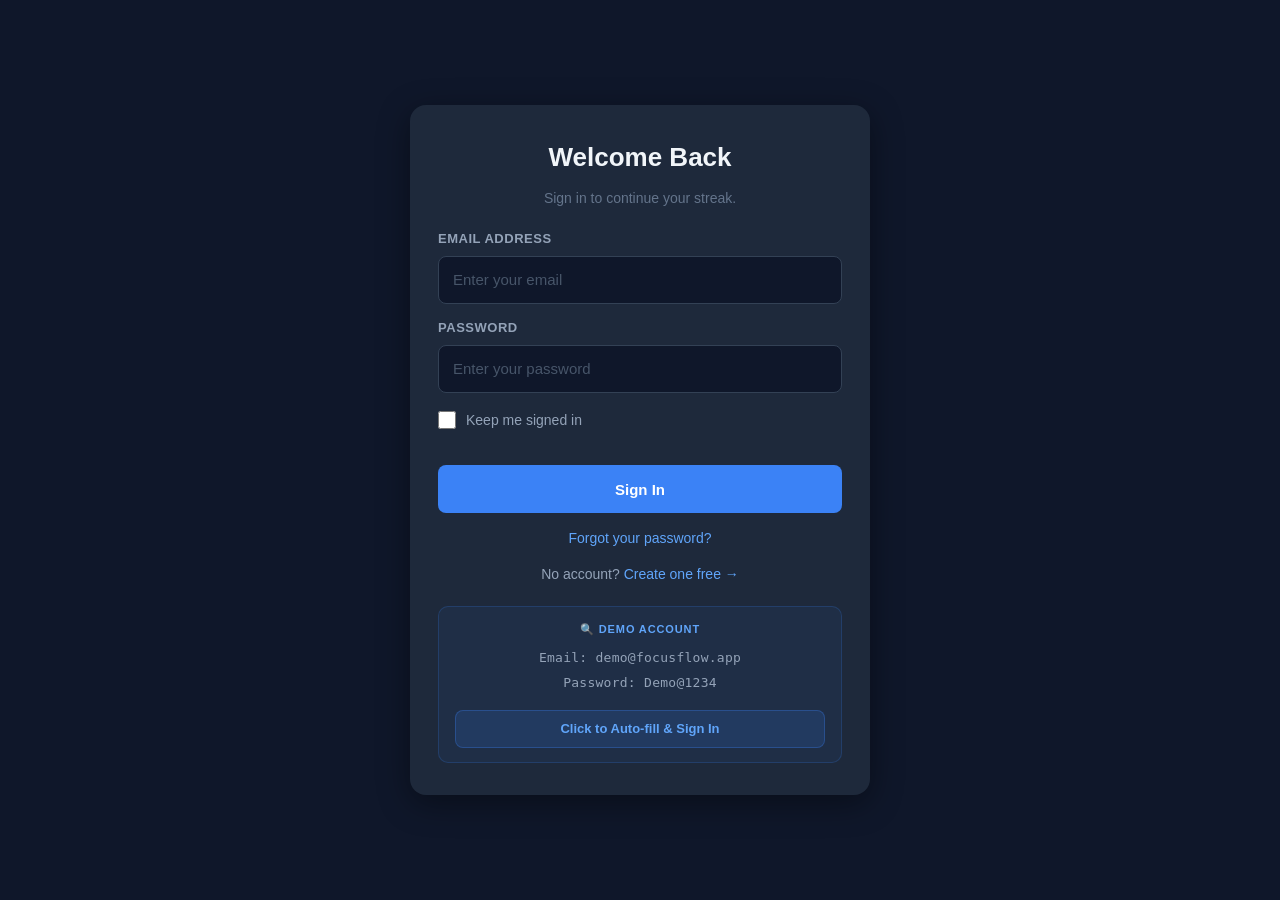
==== commit f6d68ec8: "Add demo account for reviewer access" ====
--- a/index.html
+++ b/index.html
@@ -27,6 +27,7 @@
         Sign in to continue your streak.
     </p>
 
+
     <!-- ========================= -->
     <!-- EMAIL                     -->
     <!-- ========================= -->
@@ -41,7 +42,7 @@
             id="loginEmail"
             type="email"
             placeholder="Enter your email"
-            autocomplete="email">
+            autocomplete="off">
 
     </div>
 
@@ -60,7 +61,7 @@
             id="loginPassword"
             type="password"
             placeholder="Enter your password"
-            autocomplete="current-password">
+            autocomplete="off">
 
     </div>
 
@@ -127,19 +128,71 @@
             Create one free →
         </a>
     </p>
+
+
     <!-- ========================= -->
-<!-- SUCCESS TOAST             -->
-<!-- ========================= -->
+    <!-- SUCCESS TOAST             -->
+    <!-- ========================= -->
 
-<div
-    id="loginToast"
-    class="success-msg"
-    style="display:none;text-align:center;margin-top:12px;">
-</div>
+    <div
+        id="loginToast"
+        class="success-msg"
+        style="display:none;text-align:center;margin-top:12px;">
+    </div>
+
+
+    <!-- ========================= -->
+    <!-- DEMO CREDENTIALS          -->
+    <!-- ========================= -->
+
+    <div class="demo-box">
+
+        <p class="demo-label">
+            🔍 Demo Account
+        </p>
+
+        <p class="demo-cred">
+            Email: demo@focusflow.app
+        </p>
+
+        <p class="demo-cred">
+            Password: Demo@1234
+        </p>
+
+        <button
+            type="button"
+            class="demo-fill-btn"
+            onclick="fillDemoCredentials()">
+            Click to Auto-fill &amp; Sign In
+        </button>
+
+    </div>
 
 </div>
 
 <script src="js/auth.js"></script>
+<script src="js/main.js"></script>
+
+<script>
+// ======================================================
+// DEMO CREDENTIALS AUTO-FILL
+// ======================================================
+// Fills the login form with demo credentials
+// and submits — one click access for reviewers
+// ======================================================
+
+function fillDemoCredentials() {
+
+    document.getElementById("loginEmail").value =
+        "demo@focusflow.app";
+
+    document.getElementById("loginPassword").value =
+        "Demo@1234";
+
+    login();
+
+}
+</script>
 
 </body>
 
--- a/css/style.css
+++ b/css/style.css
@@ -1339,3 +1339,69 @@
 
 }
 
+
+/* ======================================================
+   DEMO CREDENTIALS BOX
+   ====================================================== */
+
+.demo-box {
+    margin-top: 20px;
+    padding: 14px 16px;
+    background: rgba(59, 130, 246, 0.06);
+    border: 1px solid rgba(59, 130, 246, 0.2);
+    border-radius: 10px;
+    text-align: center;
+}
+
+.demo-label {
+    font-size: 11px;
+    font-weight: 700;
+    color: #60a5fa;
+    text-transform: uppercase;
+    letter-spacing: 0.08em;
+    margin: 0 0 10px 0;
+}
+
+.demo-cred {
+    font-size: 13px;
+    color: #94a3b8;
+    margin: 4px 0;
+    font-family: monospace;
+    letter-spacing: 0.02em;
+}
+
+.demo-fill-btn {
+    margin-top: 12px;
+    width: 100%;
+    height: 38px;
+    background: rgba(59, 130, 246, 0.15);
+    border: 1px solid rgba(59, 130, 246, 0.3);
+    border-radius: 8px;
+    color: #60a5fa;
+    font-size: 13px;
+    font-weight: 600;
+    cursor: pointer;
+    transition: all 0.2s ease;
+}
+
+.demo-fill-btn:hover {
+    background: rgba(59, 130, 246, 0.25);
+    border-color: rgba(59, 130, 246, 0.5);
+    color: #93c5fd;
+}
+
+
+/* ======================================================
+   FIX BROWSER AUTOFILL BACKGROUND
+   ====================================================== */
+
+input:-webkit-autofill,
+input:-webkit-autofill:hover,
+input:-webkit-autofill:focus,
+input:-webkit-autofill:active {
+    -webkit-box-shadow: 0 0 0 48px #0f172a inset !important;
+    -webkit-text-fill-color: #f1f5f9 !important;
+    caret-color: #f1f5f9;
+    border-color: #334155 !important;
+    transition: background-color 9999s ease-in-out 0s;
+}
